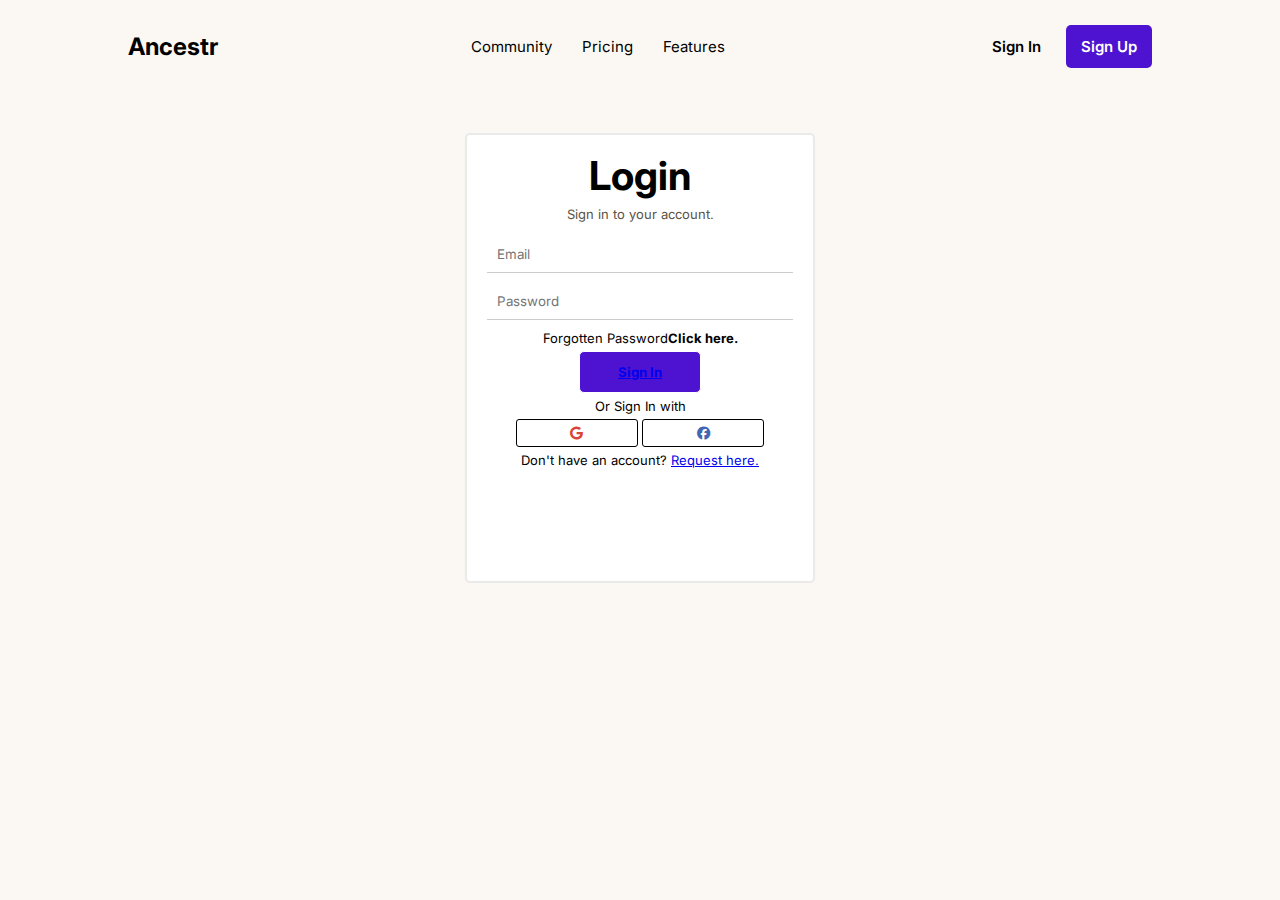
==== Auth/login.html @ 76cbc804 "work" ====
<!DOCTYPE html>
<html lang="en" >
<head>
  <meta charset="UTF-8">
  <title>Login</title>
  <link rel="stylesheet" href="./style.css">

</head>
<body>
<!-- partial:index.partial.html -->
<link href="https://cdnjs.cloudflare.com/ajax/libs/font-awesome/6.4.2/css/all.min.css" rel="stylesheet">
<nav>
  <div class="nav-main">
      <div class="nav-logo">
          <a href="index.html">Ancestr</a>
      </div>
      <ul>
          <li><a href="#">Community</a></li>
          <li><a href="#">Pricing</a></li>
          <li><a href="#">Features</a></li>
      </ul>
      <ul>
          <li><a href="Auth/login.html">Sign In</a></li>
          <li><a href="Auth/signup.html">Sign Up</a></li>
      </ul>
      <div class="nav-mobile-menu" id="nav-mobile-menu">
          <img src="https://rvs-fiber-landing-page.vercel.app/Assets/Hamburger-Menu.svg" alt="">
      </div>
  </div>
</nav>
<div class="form">
  <div class="login_box">
    <h1 class="sec-1-title">Login</h1>
    <p class="signintext">Sign in to your account.</p>
    <input class="email" type="email" placeholder="Email" >
    <input class="password" type="password"  placeholder="Password" id="password">
    <p>Forgotten Password<span href="#">Click here.</span></p>
    <button class="sign_in"><a href="APP/index.html">Sign In</a></button>
    <p>Or Sign In with</p>
    <button><i class="fa-brands fa-google"></i></button>
    <button><i class="fa-brands fa-facebook"></i></button>
    
    <p>Don't have an account? <a href="signup.html">Request here.</a></p>
  </div>
</div>
<!-- partial -->
  
</body>
</html>
---- Auth/style.css ----
/* October 24, 2023 */
@import url('https://fonts.googleapis.com/css2?family=Inter:wght@100;200;300;400;500;600;700;800&display=swap');


/* Google icon color */
.fa-google {
    color: #DB4437; /* Google brand red */
  }
  
  /* Facebook icon color */
  .fa-facebook {
    color: #4267B2; /* Facebook brand blue */
  }
  

.signintext
{
  color: #5a5444;
  line-height: 24px;
}
.sec-1-title {
  font-size: 40px;
  line-height: 42px;
}
body,html{
  margin: 0;
  padding: 0;
  background: #fbf8f3;
  font-family: 'Inter', sans-serif;;
}

.form{
  background: rgba(255, 255, 255);
  height: 450px;
  width: 350px;
  margin: 40px auto;
  text-align: center;
  border-radius: 10px;
  border: 2px solid #a1a09f38;
  border-radius: 5px;
}

h1{
  margin: 0;
}

.login_box{
  padding: 20px 20px;
}

.login_box input{
  width: 100%;
  margin: 5px auto;
  box-sizing: border-box;
  padding: 20px 20px;
  padding: 10px;
  border: none;
  background-color: transparent;
  border-bottom: 1px solid #ccc;
  color: #fff;
  transition: box-shadow 0.3s;
  
}

p{
  font-size: 13px;
  padding: 5px 0;
}

.sign_in{
    padding: 12px 18px;
    border-radius: 5px;
    text-decoration: none;
    color: #fff;
    background-color: #4d13d1;
}

.sign_in:hover{
  background: rgb(235, 14, 255);
  color: rgba(245, 227, 255, 0.96);
  transition: 0.3s ease;
}

button{
  width: 40%;
  display: inline;
  background: rgba(255, 255, 255);
  border: 0.1px solid;
  border-radius: 3px;
  padding: 5px 5px;
  font-weight: bold;
}

button:hover{
  color: rgba(253, 168, 246, 0.96);
  transition: 0.3s ease;
}

span{
  font-weight: bold;
}

span:hover{
  text-decoration: underline;
}

@import url('https://fonts.googleapis.com/css2?family=Inter:wght@100;200;300;400;500;600;700;800&display=swap');

* {
    margin: 0px;
    padding: 0px;
    box-sizing: border-box;
    font-family: 'Inter', sans-serif;
}
body {
    width: 100%;
    height: auto;
}


nav {
    width: 100%;
    padding: 25px 0px;
    display: flex;
    justify-content: center;
    background-color: #fbf8f3;
}
nav .nav-main {
    width: 80%;
    display: flex;
    align-items: center;
    justify-content: space-between;
    position: relative;
}

nav .nav-main .nav-logo a, footer .footer-main .footer-content .footer-1 .footer-1-logo  {
    text-decoration: none;
    font-size: 24px;
    font-weight: 700;
    color: #000;
}

nav .nav-main .nav-mobile-menu {
    display: none;
    cursor: pointer;
}
nav .nav-main .nav-mobile-menu img {
    width: 100%;
    display: block;
}

nav .nav-main ul {
    display: flex;
    list-style-type: none;
    align-items: center;
}
nav.mobile-menu {
    padding: 0px 15px;
    display: none;
}
nav.mobile-menu.active {
    display: block;
}
nav.mobile-menu ul {
    display: flex;
    flex-direction: column;
    list-style: none;
    width: 100%;
}
nav.mobile-menu ul:first-child {
    padding-bottom: 10px;
    border-bottom: 1px solid #4f4f4f42;
}
nav.mobile-menu ul:last-child {
    padding-top: 10px;
}
nav.mobile-menu ul:last-child li:last-child {
    margin-top: 10px;
}
nav .nav-main ul li, nav.mobile-menu ul li {
    border-radius: 5px;
}
nav .nav-main ul li a, nav.mobile-menu ul li a {
    text-decoration: none;
    display: block;
    font-size: 15px;
    font-weight: 400;
    color: #000000;
    padding: 12px 15px;
    border-radius: 5px;
    transition: .2s background ease;
}
nav .nav-main ul li a:hover, nav.mobile-menu ul li a:hover {
    background: rgba(253, 168, 246, 0.96);
}
nav .nav-main ul:last-of-type li:first-child a, nav.mobile-menu ul:last-of-type li:first-child a {
    font-weight: 600;
}
nav .nav-main ul:last-of-type li:last-child a, nav.mobile-menu ul:last-of-type li:last-child a {
    color: #fff;
    font-weight: 600;
    background-color: #4d13d1;
    margin-left: 10px;
}




footer {
    width: 100%;
    padding: 50px 0px 50px 0px;
    display: flex;
    justify-content: center;
    background-color: #fbf8f3;
}
footer .footer-main {
    width: 80%;
    display: flex;
    flex-direction: column;
    align-items: center;
    justify-content: center;
    row-gap: 50px;
}
footer .footer-main .footer-content {
    display: flex;
    column-gap: 50px;
}
footer .footer-main .footer-content .footer-1 {
    width: 40%;
    display: flex;
    flex-direction: column;
    row-gap: 15px;
}
footer .footer-main .footer-content .footer-1 .footer-l-content, footer .footer-main .footer-content .footer-1 .footer-1-copyright {
    line-height: 20px;
    color: #6e6f6e;
    font-size: 15px;
}
footer .footer-main .footer-content .footer-2 {
    width: 60%;
    display: flex;
    justify-content: space-between;
}
footer .footer-main .footer-content .footer-2 .footer-f1, footer .footer-main .footer-content .footer-2 .footer-f2 {
    display: flex;
    width: 50%;
}
footer .footer-main .footer-content .footer-2 .footer-2-1, footer .footer-main .footer-content .footer-2 .footer-2-2, footer .footer-main .footer-content .footer-2 .footer-2-3, footer .footer-main .footer-content .footer-2 .footer-2-4 {
    display: flex;
    flex-direction: column;
    row-gap: 15px;
    width: 50%;
}
footer .footer-main .footer-content .footer-2 .footer-2-1 .footer-2-1-title, footer .footer-main .footer-content .footer-2 .footer-2-2 .footer-2-2-title, footer .footer-main .footer-content .footer-2 .footer-2-3 .footer-2-3-title, footer .footer-main .footer-content .footer-2 .footer-2-4 .footer-2-4-title {
    font-size: 16px;
    color: #000;
}
footer .footer-main .footer-content .footer-2 .footer-2-1 .footer-2-1-links, footer .footer-main .footer-content .footer-2 .footer-2-2 .footer-2-2-links, footer .footer-main .footer-content .footer-2 .footer-2-3 .footer-2-3-links, footer .footer-main .footer-content .footer-2 .footer-2-4 .footer-2-4-links {
    list-style-type: none;
    display: flex;
    flex-direction: column;
    row-gap: 5px;
}
footer .footer-main .footer-content .footer-2 .footer-2-1 .footer-2-1-links li a, footer .footer-main .footer-content .footer-2 .footer-2-2 .footer-2-2-links li a, footer .footer-main .footer-content .footer-2 .footer-2-3 .footer-2-3-links li a, footer .footer-main .footer-content .footer-2 .footer-2-4 .footer-2-4-links li a {
    text-decoration: none;
    color: #6e6f6e;
    font-size: 14px;
}
footer .footer-main .footer-text {
    width: 100%;
    text-align: center;
}
footer .footer-main .footer-content .footer-1 .footer-1-copyright a {
    text-decoration: none;
    color: #6e6f6e;
    font-weight: 600;
}



main section {
    width: 100%;
    display: flex;
    justify-content: center;
}
main section.section-1 {
    background-color: #fbf8f3;
    padding: 75px 0px 75px 0px;
}


main section.section-1 .section-1-main {
    width: 80%;
    display: flex;
    align-items: center;
    position: relative;
    column-gap: 50px;
}
main section.section-1 .section-1-main .section-1-content {
    width: 60%;
    display: flex;
    flex-direction: column;
    row-gap: 20px;
}
main section.section-1 .section-1-main .section-1-content .section-1-rating {
    display: flex;
    align-items: center;
    column-gap: 15px;
}
main section.section-1 .section-1-main .section-1-content .section-1-title {
    font-size: 40px;
    line-height: 42px;
}
main section.section-1 .section-1-main .section-1-content .section-1-desc {
    color: #5a5444;
    line-height: 24px;
}
main section.section-1 .section-1-main .section-1-content .section-1-links {
    display: flex;
    align-items: center;
    column-gap: 25px;
    width: 100%;
}
main section.section-1 .section-1-main .section-1-content .section-1-links .section-1-link {
    padding: 12px 18px;
    border-radius: 5px;
    text-decoration: none;
    color: #fff;
    background-color: #4d13d1;
}
main section.section-1 .section-1-main .section-1-content .section-1-links .section-1-alt-link {
    color: #4d13d1;
    font-weight: 600;
    text-decoration: none;
    padding-bottom: 1px;
    border-bottom: 1px solid #4d13d1;
}
main section.section-1 .section-1-main .section-1-content .section-1-lists {
    list-style-type: none;
    display: flex;
    align-items: center;
    column-gap: 18px;
}
main section.section-1 .section-1-main .section-1-content .section-1-lists li {
    display: flex;
    align-items: center;
    column-gap: 5px;
    color: #5a5444;
    font-weight: 500;
}
main section.section-1 .section-1-main .section-1-content .section-1-lists li img {
    width: 20px;
}
main section.section-1 .section-1-main .section-1-img {
    width: 50%;
}
main section.section-1 .section-1-main .section-1-img img {
    width: 100%;
}


main section.section-2 {
    padding: 75px 0px 75px 0px;
}
main section.section-2 .section-2-main {
    width: 80%;
    display: flex;
    flex-direction: column;
    row-gap: 75px;
}


main section.section-2 .section-2-main .section-2-1 {
    display: flex;
    justify-content: center;
    width: 100%;
}
main section.section-2 .section-2-main .section-2-1 .section-2-1-main {
    display: flex;
    flex-direction: column;
    row-gap: 50px;
    width: 100%;
}
main section.section-2 .section-2-main .section-2-1 .section-2-1-main .section-2-1-header {
    width: 100%;
    display: flex;
    flex-direction: column;
    row-gap: 15px;
}
main section.section-2 .section-2-main .section-2-1 .section-2-1-main .section-2-1-header .section-2-1-header-span {
    color: #4d13d1;
    font-weight: bold;
    font-size: 18px;
}
main section.section-2 .section-2-main .section-2-1 .section-2-1-main .section-2-1-header .section-2-1-header-title {
    font-size: 30px;
}
main section.section-2 .section-2-main .section-2-1 .section-2-1-main .section-2-1-body .cards {
    width: 100%;
    display: flex;
    column-gap: 35px;
}
main section.section-2 .section-2-main .section-2-1 .section-2-1-main .section-2-1-body .cards .card {
    display: flex;
    flex-direction: column;
    row-gap: 15px;
}



main section.section-2 .section-2-main .section-2-2 {
    display: flex;
    align-items: center;
    background-color: #4d13d1;
    border-radius: 10px;
    padding: 50px 50px 0px 75px;
    column-gap: 50px;
}
main section.section-2 .section-2-main .section-2-2 .section-2-2-content {
    width: 50%;
    display: flex;
    flex-direction: column;
    row-gap: 17px;
}
main section.section-2 .section-2-main .section-2-2 .section-2-2-content .section-2-2-title {
    font-size: 40px;
    line-height: 42px;
    color: #fff;
    font-weight: 600;
}
main section.section-2 .section-2-main .section-2-2 .section-2-2-content .section-2-2-desc {
    color: #c3b0f1;
    line-height: 24px;
}
main section.section-2 .section-2-main .section-2-2 .section-2-2-content .section-2-2-link {
    font-weight: bold;
    padding: 15px 20px;
    border-radius: 5px;
    text-decoration: none;
    color: #4d13d1;
    background-color: #fff;
    width: fit-content;
}
main section.section-2 .section-2-main .section-2-2 .section-2-2-img {
    width: 50%;
}
main section.section-2 .section-2-main .section-2-2 .section-2-2-img img {
    width: 100%;
    display: block;
}



main section.section-2 .section-2-main .section-2-3 {
    display: flex;
    justify-content: center;
    width: 100%;
}
main section.section-2 .section-2-main .section-2-3 .section-2-3-main {
    display: flex;
    flex-direction: column;
    row-gap: 50px;
    width: 100%;
}
main section.section-2 .section-2-main .section-2-3 .section-2-3-main .cards {
    width: 100%;
    display: flex;
    column-gap: 35px;
}
main section.section-2 .section-2-main .section-2-3 .section-2-3-main .cards .card {
    display: flex;
    flex-direction: column;
    row-gap: 15px;
    border: 2px solid #a1a09f38;
    border-radius: 5px;
    padding: 25px;
}
main section.section-2 .section-2-main .section-2-3 .section-2-3-main .cards .card .card-details {
    display: flex;
    column-gap: 10px;
    align-items: center;
}
main section.section-2 .section-2-main .section-2-3 .section-2-3-main .cards .card .card-details .card-user-img {
    display: flex;
    align-items: center;
    justify-content: center;
}
main section.section-2 .section-2-main .section-2-3 .section-2-3-main .cards .card .card-details .card-user-img img {
    width: 50px;
    display: block;
}
main section.section-2 .section-2-main .section-2-3 .section-2-3-main .cards .card .card-details .card-user-content {
    display: flex;
    flex-direction: column;
}
main section.section-2 .section-2-main .section-2-3 .section-2-3-main .cards .card .card-details .card-user-content h4 {
    color: #4d13d1;
}
main section.section-2 .section-2-main .section-2-3 .section-2-3-main .cards .card .card-details .card-user-content span {
    font-size: 14px;
}
main section.section-2 .section-2-main .section-2-3 .section-2-3-main .cards .card .card-text {
    line-height: 24px;
}
main section.section-2 .section-2-main .section-2-3 .section-2-3-main .cards .card .card-footer a {
    padding: 12px;
    text-align: center;
    width: 100%;
    display: block;
    border: 2px solid #a1a09f38;
    border-radius: 5px;
    text-decoration: none;
    color: #4d13d1;
    font-weight: 600;
}



/* login page */
main section.section-login {
    height: 100vh;
}
main section.section-login .section-login-1, main section.section-login .section-login-2 {
    width: 50%;
    display: grid;
    place-items: center;
}
main section.section-login .section-login-1 .section-login-1-main {
    width: 70%;
    height: 80%;
}
main section.section-login .section-login-1 .section-login-1-main .section-login-1-logo a {
    text-decoration: none;
    font-size: 24px;
    font-weight: 700;
    color: #000;
}
main section.section-login .section-login-1 .section-login-1-main .section-login-1-title {
    font-size: 32px;
    line-height: 42px;
    margin-top: 40px;
}
main section.section-login .section-login-1 .section-login-1-main .section-login-1-form {
    margin-top: 40px;
    display: flex;
    flex-direction: column;
    row-gap: 20px;
}
main section.section-login .section-login-1 .section-login-1-main .section-login-1-form .login-form-1, main section.section-login .section-login-1 .section-login-1-main .section-login-1-form .login-form-2, main section.section-login .section-login-1 .section-login-1-main .section-login-1-form .login-form-3 {    
    display: flex;   
    flex-direction: column;
    row-gap: 8px;
}
main section.section-login .section-login-1 .section-login-1-main .section-login-1-form .login-form-1 label, main section.section-login .section-login-1 .section-login-1-main .section-login-1-form .login-form-2 label, main section.section-login .section-login-1 .section-login-1-main .section-login-1-form .login-form-3 label {
    font-weight: 500;
    font-size: 15px;
}
main section.section-login .section-login-1 .section-login-1-main .section-login-1-form .login-form-1 input, main section.section-login .section-login-1 .section-login-1-main .section-login-1-form .login-form-2 input, main section.section-login .section-login-1 .section-login-1-main .section-login-1-form .login-form-3 input {
    padding: 12px 15px;
    border: 1px solid #e9e6e6;
    border-radius: 4px;
    outline: none;
    font-size: 16px;
    width: 100%;
}
main section.section-login .section-login-1 .section-login-1-main .section-login-1-form .login-form-4 {
    display: flex;
    column-gap: 7px;
    align-items: center;
}
main section.section-login .section-login-1 .section-login-1-main .section-login-1-form .login-form-4 p, main section.section-login .section-login-1 .section-login-1-main .section-login-1-form .login-form-5 p {
    font-size: 14px;
}
main section.section-login .section-login-1 .section-login-1-main .section-login-1-form .login-form-4 p a, main section.section-login .section-login-1 .section-login-1-main .section-login-1-form .login-form-5 p a {
    font-weight: bold;
    color: #5a1fe0;
}
main section.section-login .section-login-1 .section-login-1-main .section-login-1-form .login-form-submit-btn button {
    background: #5a1fe0;
    padding: 14px;
    width: 100%;
    color: #fff;
    outline: none;
    border: 0px;
    border-radius: 5px;
    font-size: 14px;
}
main section.section-login .section-login-1 .section-login-1-main .section-login-1-form .login-form-5 p {
    text-align: center;
}
main section.section-login .section-login-2 {
    background: #5a1fe0;
}
main section.section-login .section-login-2 .section-login-2-main {    
    width: 70%;
}
main section.section-login .section-login-2 .section-login-2-main .slideshow-container {
    max-width: 1000px;
    position: relative;
    margin: auto;
}
main section.section-login .section-login-2 .section-login-2-main .slideshow-container .mySlides {
    display: none;
}
main section.section-login .section-login-2 .section-login-2-main .slideshow-container .mySlides .mySlider-main {
    position: relative;
    display: flex;
    flex-direction: column;
    row-gap: 25px;
}
main section.section-login .section-login-2 .section-login-2-main .slideshow-container img {
    width: 100%;
    display: block;
}
main section.section-login .section-login-2 .section-login-2-main .slideshow-container .caption {
    color: #f2f2f2;
    width: 100%;
    text-align: center;
    display: flex;
    flex-direction: column;
    row-gap: 10px;
}
main section.section-login .section-login-2 .section-login-2-main .slideshow-container .caption .caption-title {
    font-size: 30px;
    font-weight: 700;
}
main section.section-login .section-login-2 .section-login-2-main .slideshow-container .caption .caption-text {
    font-weight: 400;
}
main section.section-login .section-login-2 .section-login-2-main .dot {
    cursor: pointer;
    height: 12px;
    width: 12px;
    margin: 0 2px;
    background-color: #bbb;
    border-radius: 50%;
    display: inline-block;
    transition: background-color 0.6s ease;
}
main section.section-login .section-login-2 .section-login-2-main .slideshow-container .active, main section.section-login .section-login-2 .section-login-2-main .slideshow-container .dot:hover {
    background-color: rgba(203, 196, 245, 0.96);
}
main section.section-login .section-login-2 .section-login-2-main .slideshow-container .fade {
    animation-name: fade;
    animation-duration: 1.5s;
}

 





@keyframes fade {
    from {opacity: .4} 
    to {opacity: 1}
}




@media only screen and (max-width: 1200px) {
    
    nav .nav-main, main section.section-1 .section-1-main, main section.section-2 .section-2-main, footer .footer-main {
        width: 90%;
    }

    main section.section-2 .section-2-main .section-2-3 .section-2-3-main .cards {
        column-gap: 20px;
    }

    main section.section-login .section-login-1 .section-login-1-main, main section.section-login .section-login-2 .section-login-2-main {
        width: 85%;
    }
    main section.section-login .section-login-1 .section-login-1-main .section-login-1-title, main section.section-login .section-login-1 .section-login-1-main .section-login-1-form {
        margin-top: 35px;
    }
    .email .password
    {
    padding: 20px 20px;
    border: 1px solid;
    border-radius: 2px;
    padding: 8px 5px;
    }
}

@media only screen and (max-width: 900px) {
    
    main section.section-1 {
        padding: 25px 0px 50px 0px;
    }
    main section.section-1 .section-1-main {
        flex-direction: column-reverse;
        row-gap: 35px;
    }
    main section.section-2 {
        padding: 50px 0px;
    }
    main section.section-2 .section-2-main .section-2-1 .section-2-1-main .section-2-1-body .cards {
        column-gap: 25px;
    }
    main section.section-2 .section-2-main .section-2-2 {
        flex-direction: column;
        row-gap: 35px;
    }
    main section.section-2 .section-2-main .section-2-2 .section-2-2-content, main section.section-2 .section-2-main .section-2-2 .section-2-2-img {
        width: 100%;
    }
    main section.section-1 .section-1-main .section-1-content, main section.section-1 .section-1-main .section-1-img {
        width: 100%;
    }
    main section.section-2 .section-2-main {
        row-gap: 50px;
    }
    main section.section-2 .section-2-main .section-2-3 .section-2-3-main .cards {
        flex-direction: column;
        row-gap: 25px;
    }
    footer {
        padding: 35px 0px;
    }
    footer .footer-main .footer-content {
        flex-direction: column;
        row-gap: 30px;
    }
    footer .footer-main .footer-content .footer-1, footer .footer-main .footer-content .footer-2 {
        width: 100%;
    }


    main section.section-login .section-login-1 .section-login-1-main, main section.section-login .section-login-2 .section-login-2-main {
        width: 90%;
    }
    main section.section-login .section-login-1 .section-login-1-main {
        height: 90%;
    }
    main section.section-login .section-login-1 .section-login-1-main .section-login-1-title, main section.section-login .section-login-1 .section-login-1-main .section-login-1-form {
        margin-top: 25px;
    }
    .email .password
    {
    padding: 20px 20px;
    border: 1px solid;
    border-radius: 2px;
    padding: 8px 5px;
    }

}

@media only screen and (max-width: 600px) {
   
    nav .nav-main .nav-mobile-menu {
        display: block;
    }
    nav .nav-main ul {
        display: none;
    }
    nav.mobile-menu ul:last-of-type li:last-child a {
        margin-left: unset;
    }

    footer .footer-main .footer-content .footer-2 {
        flex-direction: column;
        row-gap: 25px;
    }
    footer .footer-main .footer-content .footer-2 .footer-f1, footer .footer-main .footer-content .footer-2 .footer-f2 {
        width: 100%;
    }
    main section.section-2 .section-2-main .section-2-2 {
        padding: 35px 35px 0px 35px;
    }
    main section.section-2 .section-2-main .section-2-2 .section-2-2-content .section-2-2-link {
        width: 100%;
        text-align: center;
    }
    main section.section-2 .section-2-main .section-2-1 .section-2-1-main .section-2-1-body .cards {
        flex-direction: column;
        row-gap: 35px;
    }
    main section.section-2 .section-2-main .section-2-1 .section-2-1-main .section-2-1-body .cards .card {
        row-gap: 10px;
    }
    main section.section-2 .section-2-main .section-2-1 .section-2-1-main {
        row-gap: 40px;
    }
    main section.section-1 .section-1-main .section-1-content .section-1-lists {
        flex-direction: column;
        align-items: flex-start;
        row-gap: 12px;
    }


    main section.section-login .section-login-2 {
        display: none;
    }
    main section.section-login .section-login-1 {
        width: 100%;
    }
    .email .password
    {
      padding: 20px 20px;
      border: 1px solid;
      border-radius: 2px;
      padding: 8px 5px;
    }
}
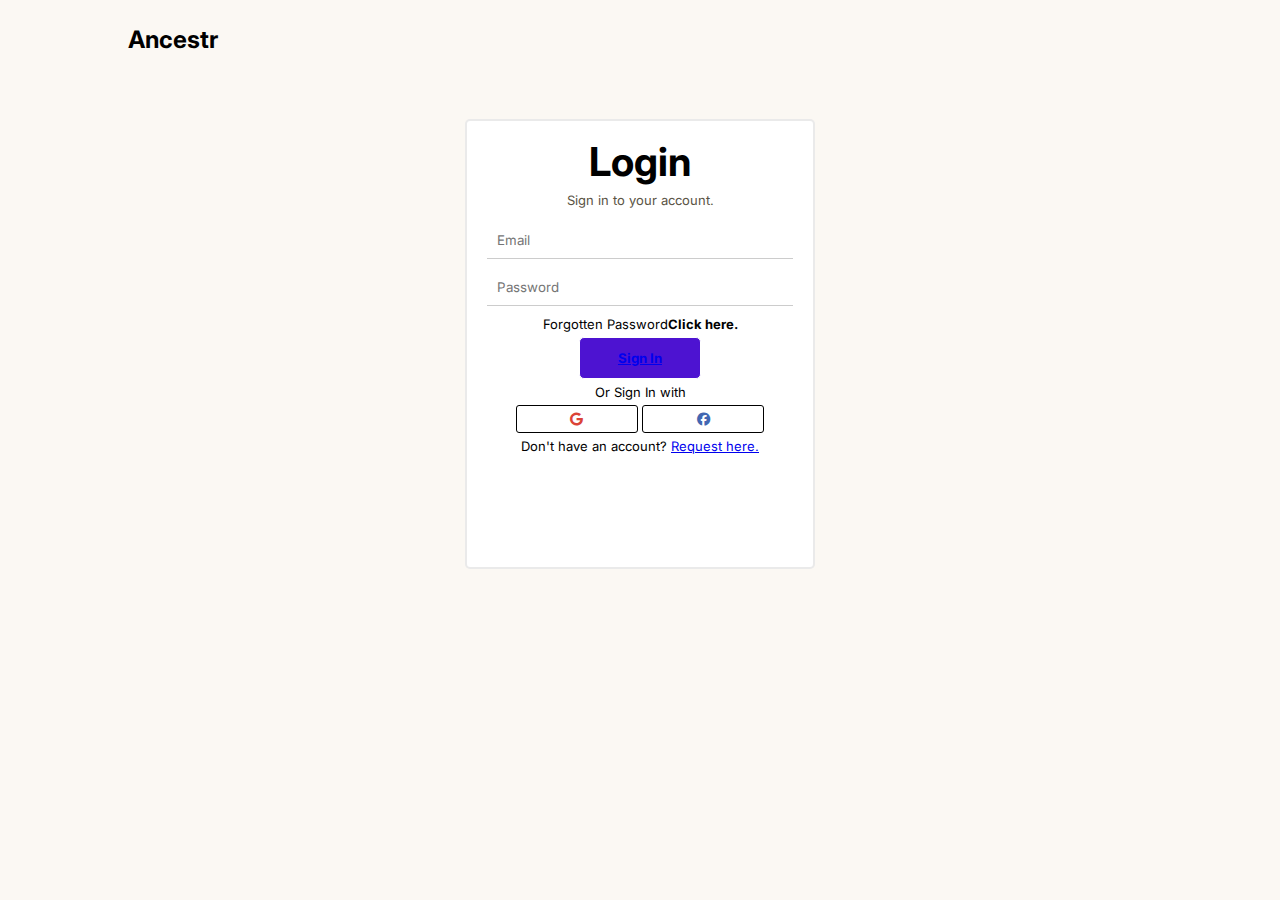
==== commit 70445871: "Keep only the logo from the navbar in Login Menu" ====
--- a/Auth/login.html
+++ b/Auth/login.html
@@ -14,19 +14,6 @@
       <div class="nav-logo">
           <a href="index.html">Ancestr</a>
       </div>
-      <ul>
-          <li><a href="#">Community</a></li>
-          <li><a href="#">Pricing</a></li>
-          <li><a href="#">Features</a></li>
-      </ul>
-      <ul>
-          <li><a href="Auth/login.html">Sign In</a></li>
-          <li><a href="Auth/signup.html">Sign Up</a></li>
-      </ul>
-      <div class="nav-mobile-menu" id="nav-mobile-menu">
-          <img src="https://rvs-fiber-landing-page.vercel.app/Assets/Hamburger-Menu.svg" alt="">
-      </div>
-  </div>
 </nav>
 <div class="form">
   <div class="login_box">
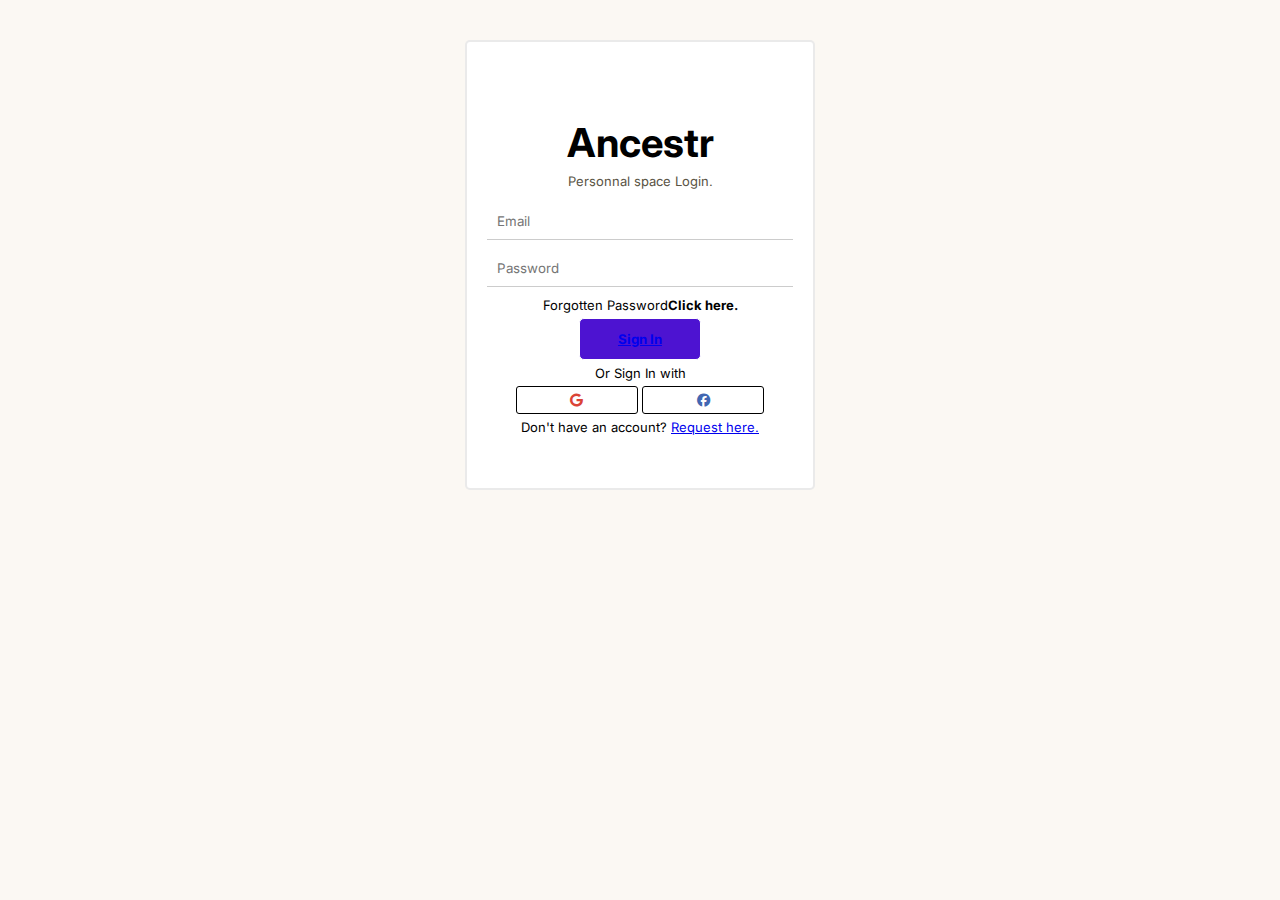
==== commit a2dc27ff: "Change login things" ====
--- a/Auth/login.html
+++ b/Auth/login.html
@@ -9,16 +9,13 @@
 <body>
 <!-- partial:index.partial.html -->
 <link href="https://cdnjs.cloudflare.com/ajax/libs/font-awesome/6.4.2/css/all.min.css" rel="stylesheet">
-<nav>
-  <div class="nav-main">
-      <div class="nav-logo">
-          <a href="index.html">Ancestr</a>
-      </div>
-</nav>
+<div>
+  
+</div>
 <div class="form">
   <div class="login_box">
-    <h1 class="sec-1-title">Login</h1>
-    <p class="signintext">Sign in to your account.</p>
+    <h1 class="sec-1-title">Ancestr</h1>
+    <p class="signintext">Personnal space Login.</p>
     <input class="email" type="email" placeholder="Email" >
     <input class="password" type="password"  placeholder="Password" id="password">
     <p>Forgotten Password<span href="#">Click here.</span></p>
--- a/Auth/style.css
+++ b/Auth/style.css
@@ -45,7 +45,9 @@
 }
 
 .login_box{
-  padding: 20px 20px;
+   
+  padding: 60px 20px;
+  margin-top: 20px;
 }
 
 .login_box input{
